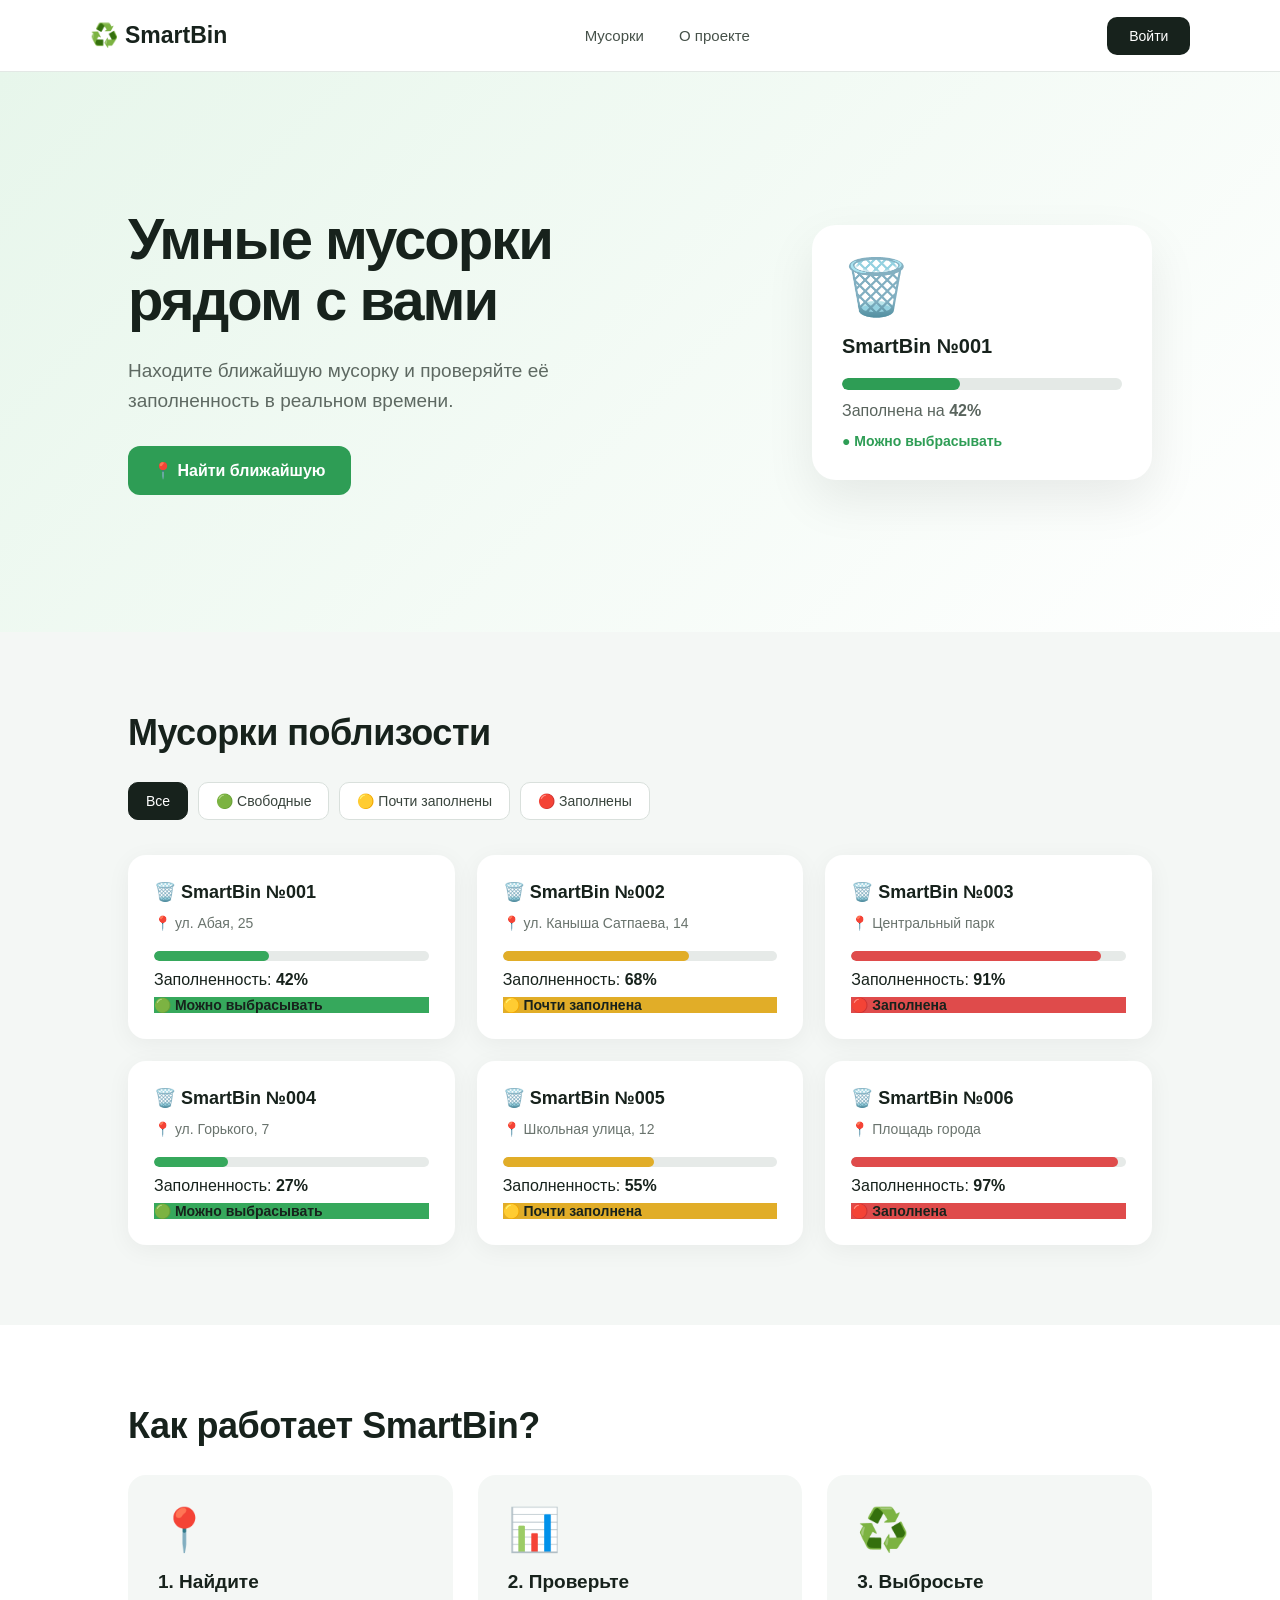
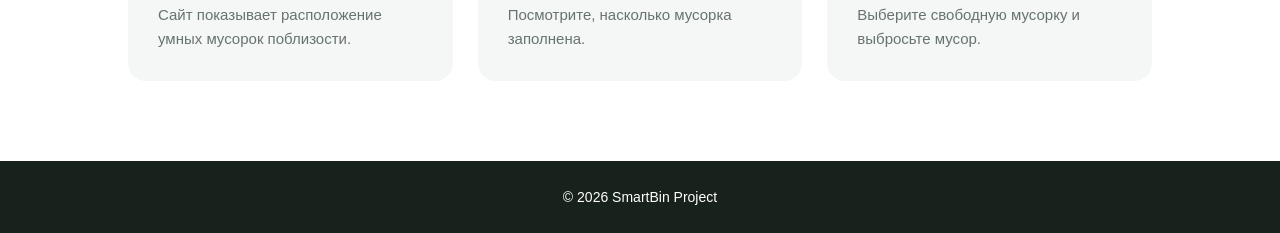
==== index.html @ 131b38f0 "Add files via upload" ====
<!DOCTYPE html>
<html lang="ru">

<head>

    <meta charset="UTF-8">

    <meta name="viewport"
          content="width=device-width, initial-scale=1.0">

    <title>SmartBin</title>

    <link rel="stylesheet" href="style.css">

</head>


<body>


    <!-- ========================= -->
    <!-- ШАПКА САЙТА -->
    <!-- ========================= -->

    <header>

        <div class="logo">
            ♻️ SmartBin
        </div>


        <nav>

            <a href="#bins">
                Мусорки
            </a>

            <a href="#about">
                О проекте
            </a>

        </nav>


        <button class="login-btn">
            Войти
        </button>

    </header>



    <!-- ========================= -->
    <!-- ГЛАВНЫЙ ЭКРАН -->
    <!-- ========================= -->

    <main>


        <section class="hero">


            <div class="hero-text">

                <h1>
                    Умные мусорки
                    <br>
                    рядом с вами
                </h1>


                <p>
                    Находите ближайшую мусорку
                    и проверяйте её заполненность
                    в реальном времени.
                </p>


                <button
                    class="main-btn"
                    onclick="findNearest()">

                    📍 Найти ближайшую

                </button>

            </div>



            <!-- Карточка примера -->

            <div class="hero-card">

                <div class="bin-icon">
                    🗑️
                </div>


                <h3>
                    SmartBin №001
                </h3>


                <div class="progress">

                    <div
                        class="progress-fill"
                        style="width: 42%">
                    </div>

                </div>


                <p>
                    Заполнена на
                    <b>42%</b>
                </p>


                <span class="status available">
                    ● Можно выбрасывать
                </span>

            </div>


        </section>



        <!-- ========================= -->
        <!-- МУСОРКИ -->
        <!-- ========================= -->

        <section
            id="bins"
            class="bins-section">


            <h2>
                Мусорки поблизости
            </h2>



            <!-- Фильтры -->

            <div class="filters">


                <button
                    class="filter active"
                    onclick="filterBins('all', this)">

                    Все

                </button>



                <button
                    class="filter"
                    onclick="filterBins('available', this)">

                    🟢 Свободные

                </button>



                <button
                    class="filter"
                    onclick="filterBins('almost', this)">

                    🟡 Почти заполнены

                </button>



                <button
                    class="filter"
                    onclick="filterBins('full', this)">

                    🔴 Заполнены

                </button>


            </div>



            <!-- Здесь JavaScript создаёт карточки -->

            <div
                class="bins"
                id="binList">

            </div>


        </section>



        <!-- ========================= -->
        <!-- О ПРОЕКТЕ -->
        <!-- ========================= -->

        <section
            id="about"
            class="about">


            <h2>
                Как работает SmartBin?
            </h2>



            <div class="steps">


                <div class="step">

                    <div>
                        📍
                    </div>

                    <h3>
                        1. Найдите
                    </h3>

                    <p>
                        Сайт показывает расположение
                        умных мусорок поблизости.
                    </p>

                </div>



                <div class="step">

                    <div>
                        📊
                    </div>

                    <h3>
                        2. Проверьте
                    </h3>

                    <p>
                        Посмотрите, насколько
                        мусорка заполнена.
                    </p>

                </div>



                <div class="step">

                    <div>
                        ♻️
                    </div>

                    <h3>
                        3. Выбросьте
                    </h3>

                    <p>
                        Выберите свободную мусорку
                        и выбросьте мусор.
                    </p>

                </div>


            </div>


        </section>


    </main>



    <!-- ========================= -->
    <!-- ПОДВАЛ -->
    <!-- ========================= -->

    <footer>

        <p>
            © 2026 SmartBin Project
        </p>

    </footer>



    <!-- JavaScript -->

    <script src="script.js"></script>


</body>

</html>
---- style.css ----
* {
    margin: 0;
    padding: 0;
    box-sizing: border-box;
}

html {
    scroll-behavior: smooth;
}

body {
    font-family: Arial, Helvetica, sans-serif;
    background: #f4f7f5;
    color: #17221c;
}


/* =========================
   HEADER
   ========================= */

header {
    width: 100%;
    height: 72px;

    display: flex;
    align-items: center;
    justify-content: space-between;

    padding: 0 7%;

    background: #ffffff;
    border-bottom: 1px solid #e3e8e5;

    position: sticky;
    top: 0;
    z-index: 100;
}

.logo {
    font-size: 23px;
    font-weight: 700;
    color: #17221c;
}

nav {
    display: flex;
    align-items: center;
    gap: 35px;
}

nav a {
    text-decoration: none;
    color: #465149;

    font-size: 15px;
    font-weight: 500;

    transition: 0.2s;
}

nav a:hover {
    color: #2e9d55;
}

.login-btn {
    border: none;

    background: #17221c;
    color: #ffffff;

    padding: 11px 22px;

    border-radius: 10px;

    font-size: 14px;

    cursor: pointer;

    transition: 0.2s;
}

.login-btn:hover {
    background: #2e9d55;
}


/* =========================
   HERO
   ========================= */

.hero {
    min-height: 560px;

    display: flex;
    align-items: center;
    justify-content: space-between;

    gap: 60px;

    padding: 80px 10%;

    background: linear-gradient(
        135deg,
        #e7f6eb 0%,
        #ffffff 100%
    );
}

.hero-text {
    max-width: 600px;
}

.hero-text h1 {
    font-size: 58px;

    line-height: 1.05;

    letter-spacing: -2px;

    margin-bottom: 25px;
}

.hero-text p {
    max-width: 540px;

    color: #5e6962;

    font-size: 19px;

    line-height: 1.6;

    margin-bottom: 30px;
}


/* =========================
   MAIN BUTTON
   ========================= */

.main-btn {
    border: none;

    background: #2e9d55;
    color: white;

    padding: 15px 25px;

    border-radius: 12px;

    font-size: 16px;
    font-weight: 600;

    cursor: pointer;

    transition: 0.2s;
}

.main-btn:hover {
    background: #247e44;

    transform: translateY(-2px);
}

.main-btn:active {
    transform: translateY(0);
}


/* =========================
   HERO BIN CARD
   ========================= */

.hero-card {
    width: 340px;

    background: #ffffff;

    padding: 30px;

    border-radius: 24px;

    box-shadow:
        0 20px 50px rgba(0, 0, 0, 0.08);

    transition: 0.25s;
}

.hero-card:hover {
    transform: translateY(-5px);
}

.bin-icon {
    font-size: 55px;

    margin-bottom: 15px;
}

.hero-card h3 {
    font-size: 20px;

    margin-bottom: 20px;
}

.hero-card p {
    margin: 12px 0;
    color: #59645d;
}


/* =========================
   PROGRESS BAR
   ========================= */

.progress {
    width: 100%;

    height: 12px;

    background: #e4e9e6;

    border-radius: 20px;

    overflow: hidden;
}

.progress-fill {
    height: 100%;

    background: #2e9d55;

    border-radius: 20px;

    transition: width 0.5s ease;
}


/* =========================
   STATUS
   ========================= */

.status {
    font-size: 14px;

    font-weight: 600;

    margin-top: 8px;
}

.available {
    color: #2e9d55;
}


/* =========================
   BINS SECTION
   ========================= */

.bins-section {
    padding: 80px 10%;
}

.bins-section h2,
.about h2 {
    font-size: 36px;

    margin-bottom: 28px;

    letter-spacing: -0.5px;
}


/* =========================
   FILTERS
   ========================= */

.filters {
    display: flex;

    flex-wrap: wrap;

    gap: 10px;

    margin-bottom: 35px;
}

.filter {
    border: 1px solid #d9e0dc;

    background: #ffffff;

    color: #39443d;

    padding: 10px 17px;

    border-radius: 10px;

    font-size: 14px;

    cursor: pointer;

    transition: 0.2s;
}

.filter:hover {
    border-color: #2e9d55;

    color: #2e9d55;
}

.filter.active {
    background: #17221c;

    border-color: #17221c;

    color: #ffffff;
}


/* =========================
   BIN CARDS
   ========================= */

.bins {
    display: grid;

    grid-template-columns:
        repeat(3, minmax(0, 1fr));

    gap: 22px;
}

.bin {
    background: #ffffff;

    padding: 25px;

    border-radius: 18px;

    box-shadow:
        0 5px 25px rgba(0, 0, 0, 0.05);

    transition: 0.25s;

    border: 1px solid transparent;
}

.bin:hover {
    transform: translateY(-4px);

    border-color: #dce8df;

    box-shadow:
        0 10px 30px rgba(0, 0, 0, 0.08);
}

.bin h3 {
    font-size: 18px;

    margin-bottom: 12px;
}

.bin-location {
    color: #69736d;

    font-size: 14px;

    margin-bottom: 20px;
}


/* =========================
   BIN PROGRESS
   ========================= */

.bin-progress {
    width: 100%;

    height: 10px;

    background: #e6eae8;

    border-radius: 20px;

    overflow: hidden;

    margin-bottom: 10px;
}

.bin-progress-fill {
    height: 100%;

    border-radius: 20px;

    transition: width 0.5s ease;
}


/* =========================
   COLORS
   ========================= */

.green {
    background: #36a85c;
}

.yellow {
    background: #e1ad28;
}

.red {
    background: #df4b4b;
}


/* =========================
   ABOUT
   ========================= */

.about {
    padding: 80px 10%;

    background: #ffffff;
}

.steps {
    display: grid;

    grid-template-columns:
        repeat(3, minmax(0, 1fr));

    gap: 25px;
}

.step {
    padding: 30px;

    background: #f4f7f5;

    border-radius: 18px;

    transition: 0.2s;
}

.step:hover {
    transform: translateY(-4px);

    background: #edf5ef;
}

.step div {
    font-size: 42px;

    margin-bottom: 17px;
}

.step h3 {
    font-size: 19px;

    margin-bottom: 10px;
}

.step p {
    color: #68736c;

    line-height: 1.6;

    font-size: 15px;
}


/* =========================
   FOOTER
   ========================= */

footer {
    background: #17221c;

    color: #ffffff;

    text-align: center;

    padding: 28px;

    font-size: 14px;
}


/* =========================
   MOBILE
   ========================= */

@media (max-width: 900px) {

    .hero {
        padding: 60px 7%;
    }

    .hero-text h1 {
        font-size: 45px;
    }

    .bins-section,
    .about {
        padding: 60px 7%;
    }

    .bins {
        grid-template-columns: repeat(2, 1fr);
    }

    .steps {
        grid-template-columns: repeat(2, 1fr);
    }
}


@media (max-width: 650px) {

    header {
        padding: 0 5%;
    }

    .logo {
        font-size: 20px;
    }

    nav {
        display: none;
    }

    .login-btn {
        padding: 9px 15px;
    }


    .hero {
        min-height: auto;

        flex-direction: column;

        text-align: center;

        padding: 55px 6%;
    }

    .hero-text {
        width: 100%;
    }

    .hero-text h1 {
        font-size: 40px;

        letter-spacing: -1px;
    }

    .hero-text p {
        font-size: 16px;
    }

    .hero-card {
        width: 100%;

        max-width: 340px;
    }


    .bins-section,
    .about {
        padding: 55px 6%;
    }

    .bins-section h2,
    .about h2 {
        font-size: 30px;
    }


    .bins {
        grid-template-columns: 1fr;
    }

    .steps {
        grid-template-columns: 1fr;
    }


    .filters {
        flex-direction: column;
    }

    .filter {
        width: 100%;
    }
}
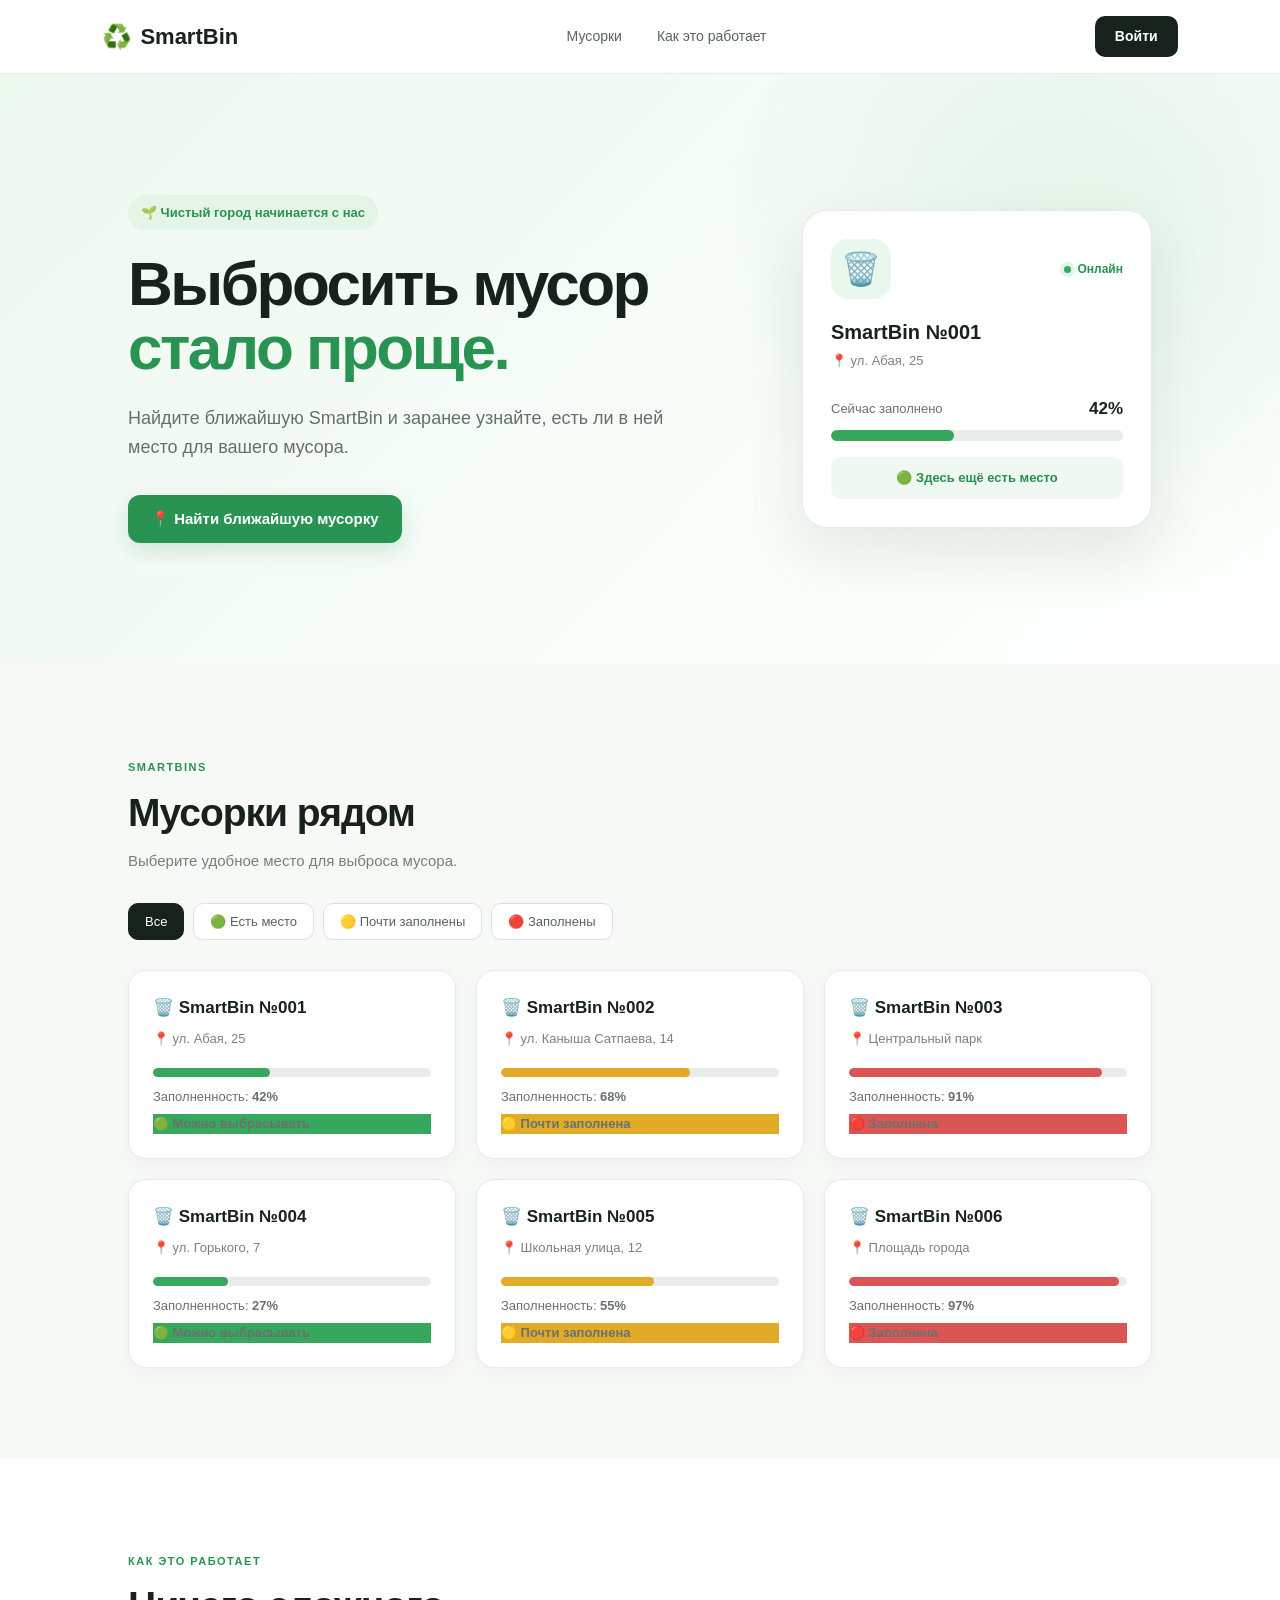
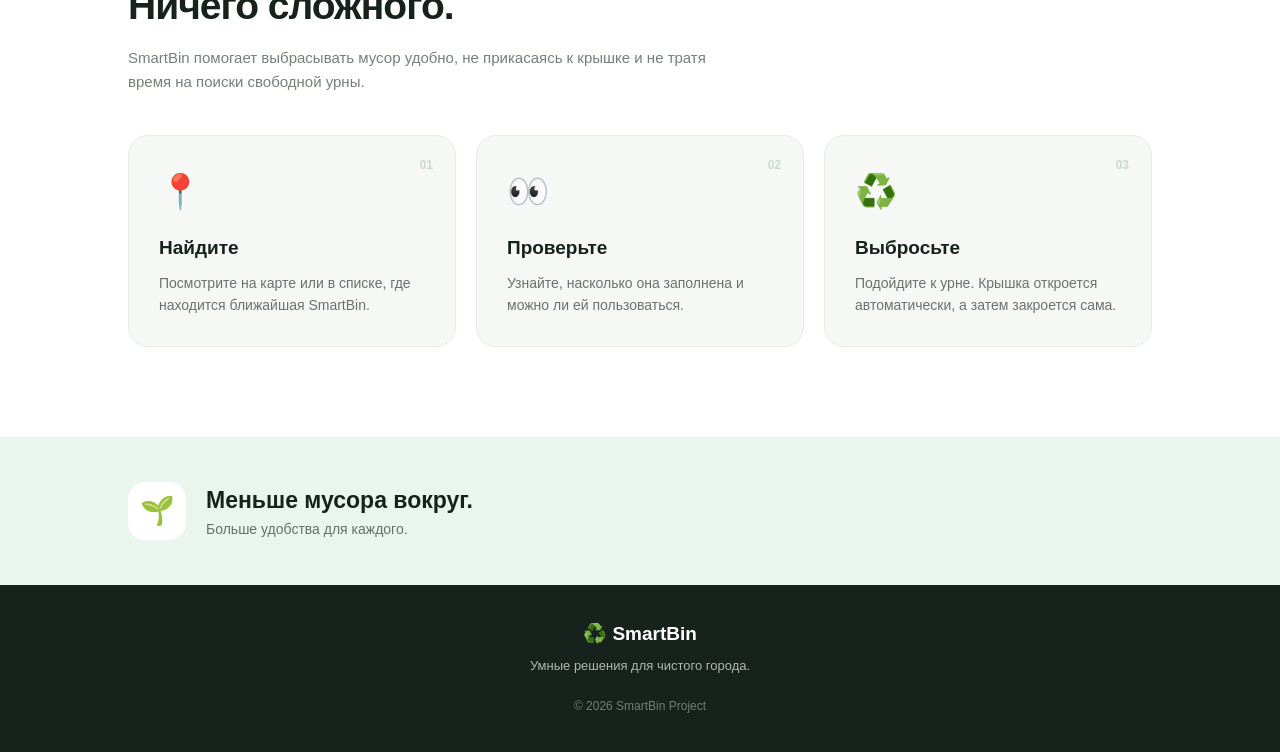
==== commit fc26ec7d: "Add files via upload" ====
--- a/index.html
+++ b/index.html
@@ -2,98 +2,87 @@
 <html lang="ru">
 
 <head>
-
     <meta charset="UTF-8">
-
-    <meta name="viewport"
-          content="width=device-width, initial-scale=1.0">
-
-    <title>SmartBin</title>
+    <meta name="viewport" content="width=device-width, initial-scale=1.0">
+
+    <title>SmartBin — умные мусорки</title>
 
     <link rel="stylesheet" href="style.css">
-
 </head>
 
-
 <body>
 
-
-    <!-- ========================= -->
-    <!-- ШАПКА САЙТА -->
-    <!-- ========================= -->
+    <!-- HEADER -->
 
     <header>
 
-        <div class="logo">
-            ♻️ SmartBin
-        </div>
-
+        <a href="index.html" class="logo">
+            <span>♻️</span>
+            SmartBin
+        </a>
 
         <nav>
-
-            <a href="#bins">
-                Мусорки
-            </a>
-
-            <a href="#about">
-                О проекте
-            </a>
-
+            <a href="#bins">Мусорки</a>
+            <a href="#about">Как это работает</a>
         </nav>
 
-
-        <button class="login-btn">
+        <a href="login.html" class="login-btn">
             Войти
-        </button>
+        </a>
 
     </header>
 
 
-
-    <!-- ========================= -->
-    <!-- ГЛАВНЫЙ ЭКРАН -->
-    <!-- ========================= -->
+    <!-- MAIN -->
 
     <main>
 
+        <!-- HERO -->
 
         <section class="hero">
 
-
             <div class="hero-text">
 
+                <div class="small-label">
+                    🌱 Чистый город начинается с нас
+                </div>
+
                 <h1>
-                    Умные мусорки
-                    <br>
-                    рядом с вами
+                    Выбросить мусор
+                    <span>стало проще.</span>
                 </h1>
 
-
                 <p>
-                    Находите ближайшую мусорку
-                    и проверяйте её заполненность
-                    в реальном времени.
+                    Найдите ближайшую SmartBin и заранее
+                    узнайте, есть ли в ней место для вашего мусора.
                 </p>
-
 
                 <button
                     class="main-btn"
                     onclick="findNearest()">
 
-                    📍 Найти ближайшую
-
-                </button>
-
-            </div>
-
-
-
-            <!-- Карточка примера -->
+                    📍 Найти ближайшую мусорку
+
+                </button>
+
+            </div>
+
+
+            <!-- HERO CARD -->
 
             <div class="hero-card">
 
-                <div class="bin-icon">
-                    🗑️
+                <div class="card-top">
+
+                    <div class="bin-icon">
+                        🗑️
+                    </div>
+
+                    <div class="online">
+                        <span></span>
+                        Онлайн
+                    </div>
+
                 </div>
 
 
@@ -101,6 +90,23 @@
                     SmartBin №001
                 </h3>
 
+                <p class="location">
+                    📍 ул. Абая, 25
+                </p>
+
+
+                <div class="fill-info">
+
+                    <span>
+                        Сейчас заполнено
+                    </span>
+
+                    <strong>
+                        42%
+                    </strong>
+
+                </div>
+
 
                 <div class="progress">
 
@@ -112,202 +118,230 @@
                 </div>
 
 
-                <p>
-                    Заполнена на
-                    <b>42%</b>
-                </p>
-
-
-                <span class="status available">
-                    ● Можно выбрасывать
-                </span>
-
-            </div>
-
+                <div class="card-status">
+                    🟢 Здесь ещё есть место
+                </div>
+
+            </div>
 
         </section>
 
 
-
-        <!-- ========================= -->
-        <!-- МУСОРКИ -->
-        <!-- ========================= -->
+        <!-- BINS -->
 
         <section
             id="bins"
             class="bins-section">
 
-
-            <h2>
-                Мусорки поблизости
-            </h2>
-
-
-
-            <!-- Фильтры -->
+            <div class="section-heading">
+
+                <div>
+
+                    <span class="section-label">
+                        SMARTBINS
+                    </span>
+
+                    <h2>
+                        Мусорки рядом
+                    </h2>
+
+                    <p>
+                        Выберите удобное место для выброса мусора.
+                    </p>
+
+                </div>
+
+            </div>
+
+
+            <!-- FILTERS -->
 
             <div class="filters">
-
 
                 <button
                     class="filter active"
                     onclick="filterBins('all', this)">
-
                     Все
-
-                </button>
-
-
+                </button>
 
                 <button
                     class="filter"
                     onclick="filterBins('available', this)">
-
-                    🟢 Свободные
-
-                </button>
-
-
+                    🟢 Есть место
+                </button>
 
                 <button
                     class="filter"
                     onclick="filterBins('almost', this)">
-
                     🟡 Почти заполнены
-
-                </button>
-
-
+                </button>
 
                 <button
                     class="filter"
                     onclick="filterBins('full', this)">
-
                     🔴 Заполнены
-
-                </button>
-
-
-            </div>
-
-
-
-            <!-- Здесь JavaScript создаёт карточки -->
+                </button>
+
+            </div>
+
+
+            <!-- BIN LIST -->
 
             <div
                 class="bins"
                 id="binList">
-
-            </div>
-
+            </div>
 
         </section>
 
 
-
-        <!-- ========================= -->
-        <!-- О ПРОЕКТЕ -->
-        <!-- ========================= -->
+        <!-- ABOUT -->
 
         <section
             id="about"
             class="about">
 
-
-            <h2>
-                Как работает SmartBin?
-            </h2>
-
+            <div class="about-heading">
+
+                <span class="section-label">
+                    КАК ЭТО РАБОТАЕТ
+                </span>
+
+                <h2>
+                    Ничего сложного.
+                </h2>
+
+                <p>
+                    SmartBin помогает выбрасывать мусор удобно,
+                    не прикасаясь к крышке и не тратя время
+                    на поиски свободной урны.
+                </p>
+
+            </div>
 
 
             <div class="steps">
 
-
                 <div class="step">
 
-                    <div>
+                    <div class="step-number">
+                        01
+                    </div>
+
+                    <div class="step-icon">
                         📍
                     </div>
 
                     <h3>
-                        1. Найдите
+                        Найдите
                     </h3>
 
                     <p>
-                        Сайт показывает расположение
-                        умных мусорок поблизости.
-                    </p>
-
-                </div>
-
+                        Посмотрите на карте или в списке,
+                        где находится ближайшая SmartBin.
+                    </p>
+
+                </div>
 
 
                 <div class="step">
 
-                    <div>
-                        📊
+                    <div class="step-number">
+                        02
+                    </div>
+
+                    <div class="step-icon">
+                        👀
                     </div>
 
                     <h3>
-                        2. Проверьте
+                        Проверьте
                     </h3>
 
                     <p>
-                        Посмотрите, насколько
-                        мусорка заполнена.
-                    </p>
-
-                </div>
-
+                        Узнайте, насколько она заполнена
+                        и можно ли ей пользоваться.
+                    </p>
+
+                </div>
 
 
                 <div class="step">
 
-                    <div>
+                    <div class="step-number">
+                        03
+                    </div>
+
+                    <div class="step-icon">
                         ♻️
                     </div>
 
                     <h3>
-                        3. Выбросьте
+                        Выбросьте
                     </h3>
 
                     <p>
-                        Выберите свободную мусорку
-                        и выбросьте мусор.
-                    </p>
-
-                </div>
-
-
-            </div>
-
+                        Подойдите к урне. Крышка откроется
+                        автоматически, а затем закроется сама.
+                    </p>
+
+                </div>
+
+            </div>
 
         </section>
 
 
+        <!-- PROJECT -->
+
+        <section class="project">
+
+            <div class="project-content">
+
+                <div class="project-icon">
+                    🌱
+                </div>
+
+                <div>
+
+                    <h2>
+                        Меньше мусора вокруг.
+                    </h2>
+
+                    <p>
+                        Больше удобства для каждого.
+                    </p>
+
+                </div>
+
+            </div>
+
+        </section>
+
     </main>
 
 
-
-    <!-- ========================= -->
-    <!-- ПОДВАЛ -->
-    <!-- ========================= -->
+    <!-- FOOTER -->
 
     <footer>
 
+        <div class="footer-logo">
+            ♻️ SmartBin
+        </div>
+
         <p>
+            Умные решения для чистого города.
+        </p>
+
+        <span>
             © 2026 SmartBin Project
-        </p>
+        </span>
 
     </footer>
 
 
-
-    <!-- JavaScript -->
-
     <script src="script.js"></script>
 
-
 </body>
 
 </html>
--- a/style.css
+++ b/style.css
@@ -10,156 +10,205 @@
 
 body {
     font-family: Arial, Helvetica, sans-serif;
-    background: #f4f7f5;
-    color: #17221c;
+    background: #f7f9f7;
+    color: #18221c;
+    line-height: 1.5;
 }
 
 
 /* =========================
    HEADER
-   ========================= */
+========================= */
 
 header {
-    width: 100%;
-    height: 72px;
+    height: 74px;
 
     display: flex;
     align-items: center;
     justify-content: space-between;
 
-    padding: 0 7%;
-
-    background: #ffffff;
-    border-bottom: 1px solid #e3e8e5;
+    padding: 0 8%;
+
+    background: rgba(255, 255, 255, 0.94);
+
+    border-bottom: 1px solid #e8ece9;
 
     position: sticky;
     top: 0;
     z-index: 100;
+
+    backdrop-filter: blur(12px);
 }
 
 .logo {
-    font-size: 23px;
+    display: flex;
+    align-items: center;
+    gap: 8px;
+
+    color: #18221c;
+
+    text-decoration: none;
+
+    font-size: 22px;
     font-weight: 700;
-    color: #17221c;
+}
+
+.logo span {
+    font-size: 24px;
 }
 
 nav {
     display: flex;
-    align-items: center;
     gap: 35px;
 }
 
 nav a {
+    color: #59645d;
+
     text-decoration: none;
-    color: #465149;
-
-    font-size: 15px;
+
+    font-size: 14px;
     font-weight: 500;
 
     transition: 0.2s;
 }
 
 nav a:hover {
-    color: #2e9d55;
+    color: #299452;
 }
 
 .login-btn {
-    border: none;
-
-    background: #17221c;
-    color: #ffffff;
-
-    padding: 11px 22px;
+    color: white;
+
+    background: #18221c;
+
+    text-decoration: none;
+
+    padding: 10px 20px;
 
     border-radius: 10px;
 
     font-size: 14px;
-
-    cursor: pointer;
+    font-weight: 600;
 
     transition: 0.2s;
 }
 
 .login-btn:hover {
-    background: #2e9d55;
+    background: #299452;
 }
 
 
 /* =========================
    HERO
-   ========================= */
+========================= */
 
 .hero {
-    min-height: 560px;
+    min-height: 590px;
 
     display: flex;
     align-items: center;
     justify-content: space-between;
 
-    gap: 60px;
-
-    padding: 80px 10%;
-
-    background: linear-gradient(
-        135deg,
-        #e7f6eb 0%,
-        #ffffff 100%
-    );
+    gap: 80px;
+
+    padding: 90px 10%;
+
+    background:
+        radial-gradient(
+            circle at 85% 30%,
+            rgba(73, 174, 101, 0.12),
+            transparent 32%
+        ),
+        linear-gradient(
+            135deg,
+            #edf8ef,
+            #ffffff
+        );
 }
 
 .hero-text {
-    max-width: 600px;
-}
-
-.hero-text h1 {
-    font-size: 58px;
-
-    line-height: 1.05;
-
-    letter-spacing: -2px;
+    max-width: 620px;
+}
+
+.small-label {
+    display: inline-block;
+
+    color: #2b9250;
+
+    background: #e4f5e8;
+
+    padding: 8px 13px;
+
+    border-radius: 30px;
+
+    font-size: 13px;
+    font-weight: 600;
+
+    margin-bottom: 22px;
+}
+
+.hero h1 {
+    font-size: 62px;
+
+    line-height: 1.02;
+
+    letter-spacing: -2.5px;
 
     margin-bottom: 25px;
 }
 
-.hero-text p {
+.hero h1 span {
+    display: block;
+
+    color: #299452;
+}
+
+.hero-text > p {
     max-width: 540px;
 
-    color: #5e6962;
-
-    font-size: 19px;
-
-    line-height: 1.6;
-
-    margin-bottom: 30px;
-}
-
-
-/* =========================
-   MAIN BUTTON
-   ========================= */
+    color: #667069;
+
+    font-size: 18px;
+
+    line-height: 1.65;
+
+    margin-bottom: 32px;
+}
+
+
+/* =========================
+   BUTTON
+========================= */
 
 .main-btn {
     border: none;
 
-    background: #2e9d55;
+    background: #299452;
     color: white;
 
-    padding: 15px 25px;
+    padding: 15px 23px;
 
     border-radius: 12px;
 
-    font-size: 16px;
+    font-size: 15px;
     font-weight: 600;
 
     cursor: pointer;
 
-    transition: 0.2s;
+    box-shadow:
+        0 8px 20px rgba(41, 148, 82, 0.18);
+
+    transition: 0.25s;
 }
 
 .main-btn:hover {
-    background: #247e44;
-
-    transform: translateY(-2px);
+    background: #217b43;
+
+    transform: translateY(-3px);
+
+    box-shadow:
+        0 12px 25px rgba(41, 148, 82, 0.25);
 }
 
 .main-btn:active {
@@ -168,56 +217,116 @@
 
 
 /* =========================
-   HERO BIN CARD
-   ========================= */
+   HERO CARD
+========================= */
 
 .hero-card {
-    width: 340px;
-
-    background: #ffffff;
-
-    padding: 30px;
-
-    border-radius: 24px;
+    width: 350px;
+
+    padding: 28px;
+
+    background: white;
+
+    border: 1px solid #e4ebe5;
+
+    border-radius: 25px;
 
     box-shadow:
-        0 20px 50px rgba(0, 0, 0, 0.08);
-
-    transition: 0.25s;
+        0 25px 60px rgba(24, 34, 28, 0.09);
+
+    transition: 0.3s;
 }
 
 .hero-card:hover {
-    transform: translateY(-5px);
+    transform: translateY(-7px);
+}
+
+.card-top {
+    display: flex;
+
+    align-items: center;
+    justify-content: space-between;
+
+    margin-bottom: 18px;
 }
 
 .bin-icon {
-    font-size: 55px;
-
-    margin-bottom: 15px;
+    width: 60px;
+    height: 60px;
+
+    display: flex;
+    align-items: center;
+    justify-content: center;
+
+    background: #eaf7ed;
+
+    border-radius: 18px;
+
+    font-size: 32px;
+}
+
+.online {
+    display: flex;
+    align-items: center;
+
+    gap: 6px;
+
+    color: #299452;
+
+    font-size: 12px;
+    font-weight: 600;
+}
+
+.online span {
+    width: 7px;
+    height: 7px;
+
+    border-radius: 50%;
+
+    background: #35aa60;
+
+    box-shadow:
+        0 0 0 4px #e3f5e8;
 }
 
 .hero-card h3 {
     font-size: 20px;
 
-    margin-bottom: 20px;
-}
-
-.hero-card p {
-    margin: 12px 0;
-    color: #59645d;
-}
-
-
-/* =========================
-   PROGRESS BAR
-   ========================= */
+    margin-bottom: 4px;
+}
+
+.location {
+    color: #7a847d;
+
+    font-size: 13px;
+
+    margin-bottom: 25px;
+}
+
+.fill-info {
+    display: flex;
+    justify-content: space-between;
+
+    align-items: center;
+
+    margin-bottom: 9px;
+
+    color: #69736c;
+
+    font-size: 13px;
+}
+
+.fill-info strong {
+    color: #18221c;
+
+    font-size: 17px;
+}
 
 .progress {
     width: 100%;
-
-    height: 12px;
-
-    background: #e4e9e6;
+    height: 11px;
+
+    background: #e8ede9;
 
     border-radius: 20px;
 
@@ -227,75 +336,96 @@
 .progress-fill {
     height: 100%;
 
-    background: #2e9d55;
+    background: #35a85d;
 
     border-radius: 20px;
 
-    transition: width 0.5s ease;
-}
-
-
-/* =========================
-   STATUS
-   ========================= */
-
-.status {
-    font-size: 14px;
-
+    transition: width 0.6s ease;
+}
+
+.card-status {
+    margin-top: 16px;
+
+    padding: 11px;
+
+    border-radius: 10px;
+
+    background: #eff9f1;
+
+    color: #2a8f4e;
+
+    font-size: 13px;
     font-weight: 600;
 
-    margin-top: 8px;
-}
-
-.available {
-    color: #2e9d55;
-}
-
-
-/* =========================
-   BINS SECTION
-   ========================= */
+    text-align: center;
+}
+
+
+/* =========================
+   BIN SECTION
+========================= */
 
 .bins-section {
-    padding: 80px 10%;
-}
-
-.bins-section h2,
-.about h2 {
-    font-size: 36px;
-
-    margin-bottom: 28px;
-
-    letter-spacing: -0.5px;
+    padding: 90px 10%;
+}
+
+.section-label {
+    display: inline-block;
+
+    color: #299452;
+
+    font-size: 11px;
+
+    font-weight: 700;
+
+    letter-spacing: 1.5px;
+
+    margin-bottom: 8px;
+}
+
+.section-heading h2,
+.about-heading h2 {
+    font-size: 39px;
+
+    letter-spacing: -1px;
+
+    margin-bottom: 8px;
+}
+
+.section-heading p,
+.about-heading > p {
+    color: #748078;
+
+    font-size: 15px;
 }
 
 
 /* =========================
    FILTERS
-   ========================= */
+========================= */
 
 .filters {
     display: flex;
 
     flex-wrap: wrap;
 
-    gap: 10px;
-
-    margin-bottom: 35px;
+    gap: 9px;
+
+    margin: 30px 0;
 }
 
 .filter {
-    border: 1px solid #d9e0dc;
-
-    background: #ffffff;
-
-    color: #39443d;
-
-    padding: 10px 17px;
+    padding: 10px 16px;
+
+    border: 1px solid #dce4de;
+
+    background: white;
+
+    color: #59645d;
 
     border-radius: 10px;
 
-    font-size: 14px;
+    font-size: 13px;
 
     cursor: pointer;
 
@@ -303,23 +433,25 @@
 }
 
 .filter:hover {
-    border-color: #2e9d55;
-
-    color: #2e9d55;
+    border-color: #299452;
+
+    color: #299452;
+
+    transform: translateY(-1px);
 }
 
 .filter.active {
-    background: #17221c;
-
-    border-color: #17221c;
-
-    color: #ffffff;
+    background: #18221c;
+
+    color: white;
+
+    border-color: #18221c;
 }
 
 
 /* =========================
    BIN CARDS
-   ========================= */
+========================= */
 
 .bins {
     display: grid;
@@ -327,58 +459,53 @@
     grid-template-columns:
         repeat(3, minmax(0, 1fr));
 
-    gap: 22px;
+    gap: 20px;
 }
 
 .bin {
-    background: #ffffff;
-
-    padding: 25px;
+    background: white;
+
+    padding: 24px;
+
+    border: 1px solid #e5ebe7;
 
     border-radius: 18px;
 
     box-shadow:
-        0 5px 25px rgba(0, 0, 0, 0.05);
+        0 5px 20px rgba(24, 34, 28, 0.035);
 
     transition: 0.25s;
 
-    border: 1px solid transparent;
+    animation: appear 0.4s ease;
 }
 
 .bin:hover {
-    transform: translateY(-4px);
-
-    border-color: #dce8df;
+    transform: translateY(-5px);
+
+    border-color: #cfe2d4;
 
     box-shadow:
-        0 10px 30px rgba(0, 0, 0, 0.08);
+        0 12px 30px rgba(24, 34, 28, 0.08);
 }
 
 .bin h3 {
-    font-size: 18px;
-
-    margin-bottom: 12px;
+    font-size: 17px;
+
+    margin-bottom: 9px;
 }
 
 .bin-location {
-    color: #69736d;
-
-    font-size: 14px;
-
-    margin-bottom: 20px;
-}
-
-
-/* =========================
-   BIN PROGRESS
-   ========================= */
+    color: #7a847d;
+
+    font-size: 13px;
+
+    margin-bottom: 19px;
+}
 
 .bin-progress {
-    width: 100%;
-
-    height: 10px;
-
-    background: #e6eae8;
+    height: 9px;
+
+    background: #e8ede9;
 
     border-radius: 20px;
 
@@ -391,36 +518,53 @@
     height: 100%;
 
     border-radius: 20px;
-
-    transition: width 0.5s ease;
-}
-
-
-/* =========================
-   COLORS
-   ========================= */
+}
+
+.bin p {
+    font-size: 13px;
+
+    color: #69736c;
+}
+
+.bin .status {
+    margin-top: 8px;
+
+    font-weight: 600;
+}
 
 .green {
-    background: #36a85c;
+    background: #35a85d;
 }
 
 .yellow {
-    background: #e1ad28;
+    background: #e1aa27;
 }
 
 .red {
-    background: #df4b4b;
+    background: #dc5555;
 }
 
 
 /* =========================
    ABOUT
-   ========================= */
+========================= */
 
 .about {
-    padding: 80px 10%;
-
-    background: #ffffff;
+    padding: 90px 10%;
+
+    background: white;
+}
+
+.about-heading {
+    max-width: 620px;
+
+    margin-bottom: 40px;
+}
+
+.about-heading > p {
+    line-height: 1.65;
+
+    margin-top: 10px;
 }
 
 .steps {
@@ -429,27 +573,43 @@
     grid-template-columns:
         repeat(3, minmax(0, 1fr));
 
-    gap: 25px;
+    gap: 20px;
 }
 
 .step {
+    position: relative;
+
     padding: 30px;
 
-    background: #f4f7f5;
-
-    border-radius: 18px;
-
-    transition: 0.2s;
+    background: #f5f8f5;
+
+    border: 1px solid #e7ece8;
+
+    border-radius: 20px;
+
+    transition: 0.25s;
 }
 
 .step:hover {
-    transform: translateY(-4px);
-
-    background: #edf5ef;
-}
-
-.step div {
-    font-size: 42px;
+    transform: translateY(-5px);
+
+    background: #eef8f0;
+}
+
+.step-number {
+    position: absolute;
+
+    right: 22px;
+    top: 20px;
+
+    color: #cbd9ce;
+
+    font-size: 12px;
+    font-weight: 700;
+}
+
+.step-icon {
+    font-size: 34px;
 
     margin-bottom: 17px;
 }
@@ -457,52 +617,144 @@
 .step h3 {
     font-size: 19px;
 
-    margin-bottom: 10px;
+    margin-bottom: 9px;
 }
 
 .step p {
-    color: #68736c;
+    color: #69736c;
+
+    font-size: 14px;
 
     line-height: 1.6;
-
-    font-size: 15px;
+}
+
+
+/* =========================
+   PROJECT BLOCK
+========================= */
+
+.project {
+    padding: 45px 10%;
+
+    background: #eaf6ed;
+}
+
+.project-content {
+    max-width: 1100px;
+
+    margin: auto;
+
+    display: flex;
+    align-items: center;
+
+    gap: 20px;
+}
+
+.project-icon {
+    width: 58px;
+    height: 58px;
+
+    display: flex;
+    align-items: center;
+    justify-content: center;
+
+    background: white;
+
+    border-radius: 17px;
+
+    font-size: 28px;
+}
+
+.project h2 {
+    font-size: 23px;
+
+    margin-bottom: 2px;
+}
+
+.project p {
+    color: #657168;
+
+    font-size: 14px;
 }
 
 
 /* =========================
    FOOTER
-   ========================= */
+========================= */
 
 footer {
-    background: #17221c;
-
-    color: #ffffff;
+    padding: 35px 10%;
+
+    background: #18221c;
+
+    color: white;
 
     text-align: center;
-
-    padding: 28px;
-
-    font-size: 14px;
-}
-
-
-/* =========================
-   MOBILE
-   ========================= */
-
-@media (max-width: 900px) {
+}
+
+.footer-logo {
+    font-size: 19px;
+
+    font-weight: 700;
+
+    margin-bottom: 7px;
+}
+
+footer p {
+    color: #aeb8b1;
+
+    font-size: 13px;
+
+    margin-bottom: 18px;
+}
+
+footer span {
+    color: #737e77;
+
+    font-size: 12px;
+}
+
+
+/* =========================
+   ANIMATION
+========================= */
+
+@keyframes appear {
+
+    from {
+        opacity: 0;
+
+        transform: translateY(8px);
+    }
+
+    to {
+        opacity: 1;
+
+        transform: translateY(0);
+    }
+}
+
+
+/* =========================
+   TABLET
+========================= */
+
+@media (max-width: 950px) {
 
     .hero {
-        padding: 60px 7%;
-    }
-
-    .hero-text h1 {
-        font-size: 45px;
+        padding: 70px 7%;
+
+        gap: 40px;
+    }
+
+    .hero h1 {
+        font-size: 48px;
     }
 
     .bins-section,
     .about {
-        padding: 60px 7%;
+        padding-left: 7%;
+        padding-right: 7%;
     }
 
     .bins {
@@ -515,16 +767,16 @@
 }
 
 
-@media (max-width: 650px) {
+/* =========================
+   PHONE
+========================= */
+
+@media (max-width: 680px) {
 
     header {
         padding: 0 5%;
     }
 
-    .logo {
-        font-size: 20px;
-    }
-
     nav {
         display: none;
     }
@@ -539,40 +791,59 @@
 
         flex-direction: column;
 
+        align-items: stretch;
+
+        padding: 55px 6%;
+
         text-align: center;
-
-        padding: 55px 6%;
-    }
-
-    .hero-text {
+    }
+
+    .small-label {
+        font-size: 11px;
+    }
+
+    .hero h1 {
+        font-size: 42px;
+
+        letter-spacing: -1.5px;
+    }
+
+    .hero-text > p {
+        font-size: 16px;
+    }
+
+    .main-btn {
         width: 100%;
-    }
-
-    .hero-text h1 {
-        font-size: 40px;
-
-        letter-spacing: -1px;
-    }
-
-    .hero-text p {
-        font-size: 16px;
     }
 
     .hero-card {
         width: 100%;
 
-        max-width: 340px;
+        max-width: 360px;
+
+        margin: 15px auto 0;
+
+        text-align: left;
     }
 
 
     .bins-section,
     .about {
-        padding: 55px 6%;
-    }
-
-    .bins-section h2,
-    .about h2 {
-        font-size: 30px;
+        padding: 60px 6%;
+    }
+
+    .section-heading h2,
+    .about-heading h2 {
+        font-size: 31px;
+    }
+
+
+    .filters {
+        flex-direction: column;
+    }
+
+    .filter {
+        width: 100%;
     }
 
 
@@ -585,11 +856,181 @@
     }
 
 
-    .filters {
-        flex-direction: column;
-    }
-
-    .filter {
-        width: 100%;
-    }
+    .project {
+        padding: 35px 6%;
+    }
+
+    .project-content {
+        align-items: flex-start;
+    }
+}
+/* =========================
+   LOGIN PAGE
+========================= */
+
+.login-page {
+    min-height: calc(100vh - 74px - 150px);
+
+    display: flex;
+    align-items: center;
+    justify-content: center;
+
+    padding: 70px 20px;
+
+    background:
+        radial-gradient(
+            circle at 50% 20%,
+            rgba(73, 174, 101, 0.12),
+            transparent 35%
+        ),
+        #f7f9f7;
+}
+
+.login-card {
+    width: 100%;
+    max-width: 430px;
+
+    padding: 42px;
+
+    background: white;
+
+    border: 1px solid #e5ebe7;
+
+    border-radius: 24px;
+
+    box-shadow:
+        0 20px 60px rgba(24, 34, 28, 0.08);
+
+    text-align: center;
+}
+
+.login-icon {
+    width: 64px;
+    height: 64px;
+
+    display: flex;
+    align-items: center;
+    justify-content: center;
+
+    margin: 0 auto 20px;
+
+    background: #eaf7ed;
+
+    border-radius: 19px;
+
+    font-size: 30px;
+}
+
+.login-card h1 {
+    font-size: 32px;
+
+    letter-spacing: -0.8px;
+
+    margin: 8px 0 10px;
+}
+
+.login-description {
+    color: #748078;
+
+    font-size: 14px;
+
+    line-height: 1.6;
+
+    margin-bottom: 28px;
+}
+
+#loginForm {
+    display: flex;
+
+    flex-direction: column;
+
+    text-align: left;
+
+    gap: 8px;
+}
+
+#loginForm label {
+    color: #3d4841;
+
+    font-size: 13px;
+
+    font-weight: 600;
+
+    margin-top: 8px;
+}
+
+#loginForm input {
+    width: 100%;
+
+    padding: 13px 14px;
+
+    border: 1px solid #dce4de;
+
+    border-radius: 11px;
+
+    background: #fbfcfb;
+
+    color: #18221c;
+
+    font-size: 14px;
+
+    outline: none;
+
+    transition: 0.2s;
+}
+
+#loginForm input:focus {
+    border-color: #299452;
+
+    background: white;
+
+    box-shadow:
+        0 0 0 3px rgba(41, 148, 82, 0.1);
+}
+
+.login-submit {
+    width: 100%;
+
+    margin-top: 17px;
+}
+
+.register-text {
+    color: #748078;
+
+    font-size: 13px;
+
+    margin-top: 23px;
+}
+
+.register-text a {
+    color: #299452;
+
+    font-weight: 600;
+
+    text-decoration: none;
+}
+
+.register-text a:hover {
+    text-decoration: underline;
+}
+
+
+/* LOGIN PHONE */
+
+@media (max-width: 680px) {
+
+    .login-page {
+        padding: 45px 6%;
+    }
+
+    .login-card {
+        padding: 32px 24px;
+
+        border-radius: 20px;
+    }
+
+    .login-card h1 {
+        font-size: 28px;
+    }
+
 }
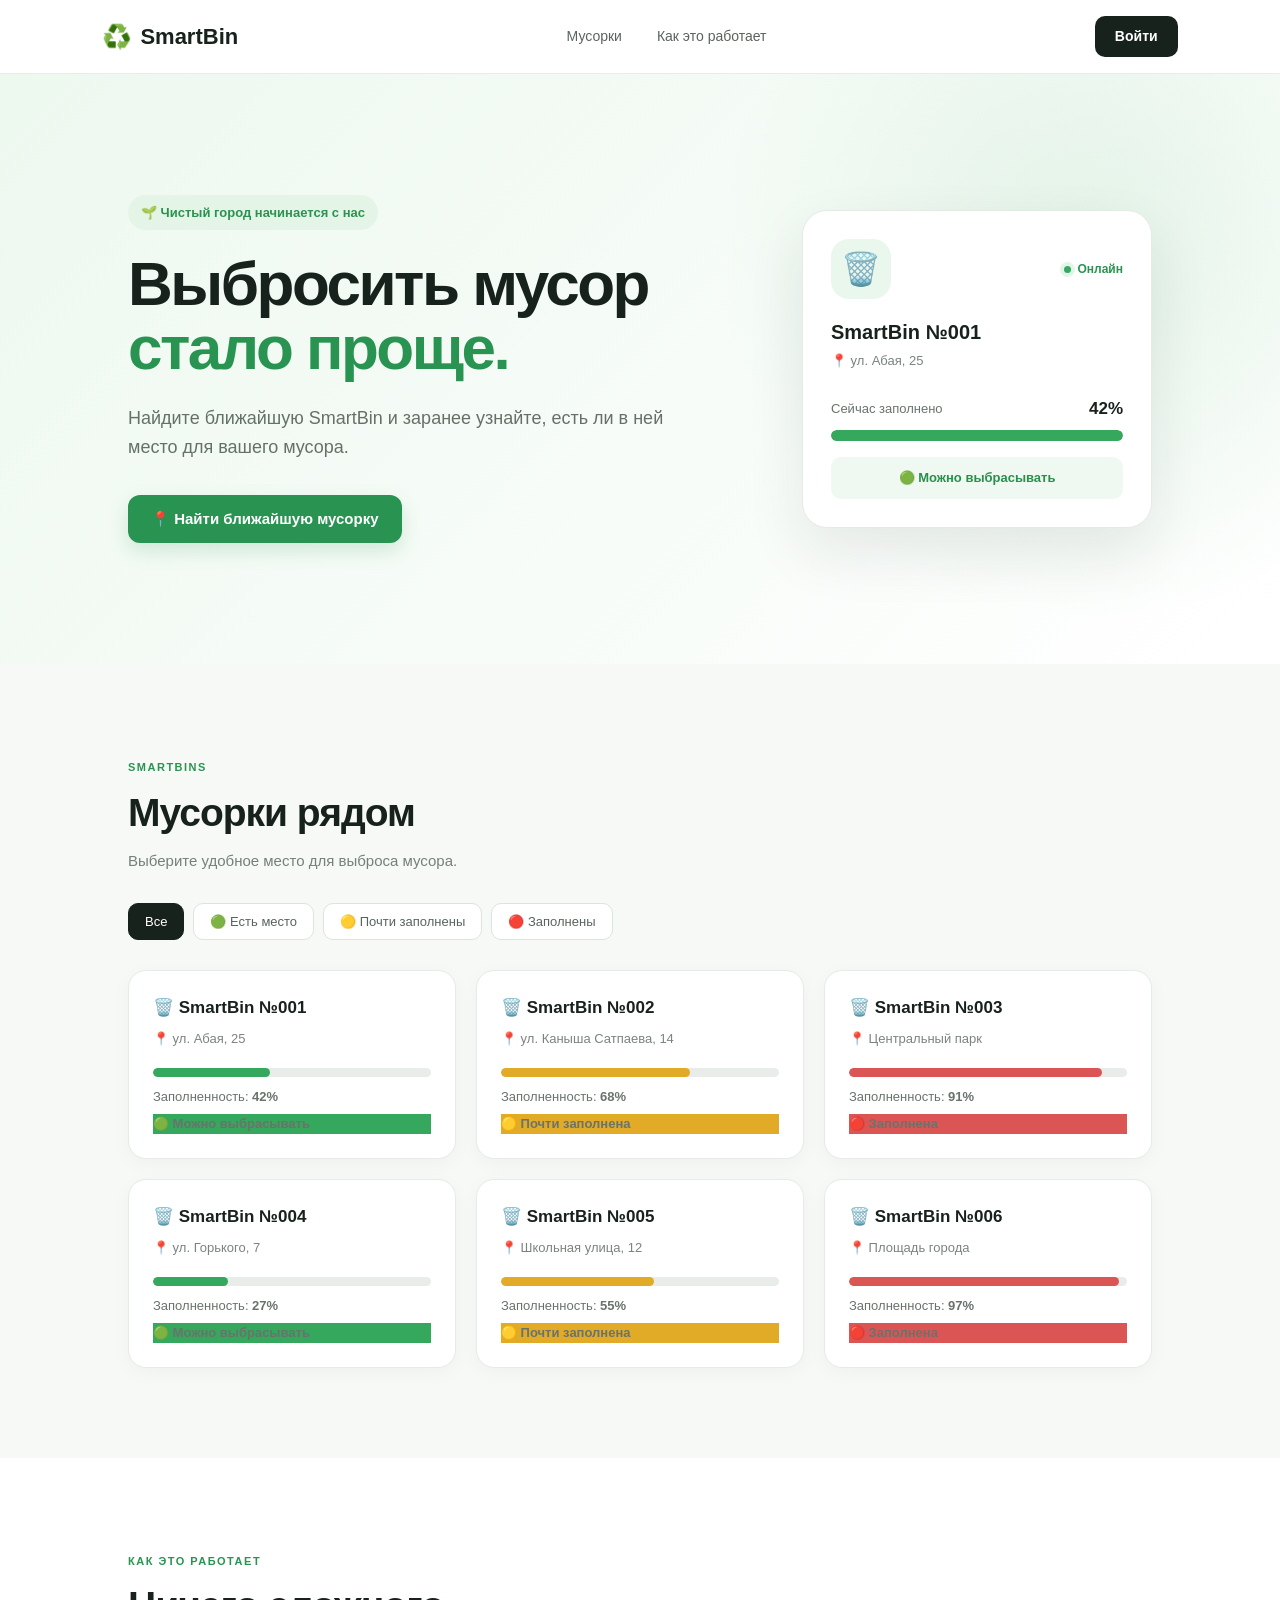
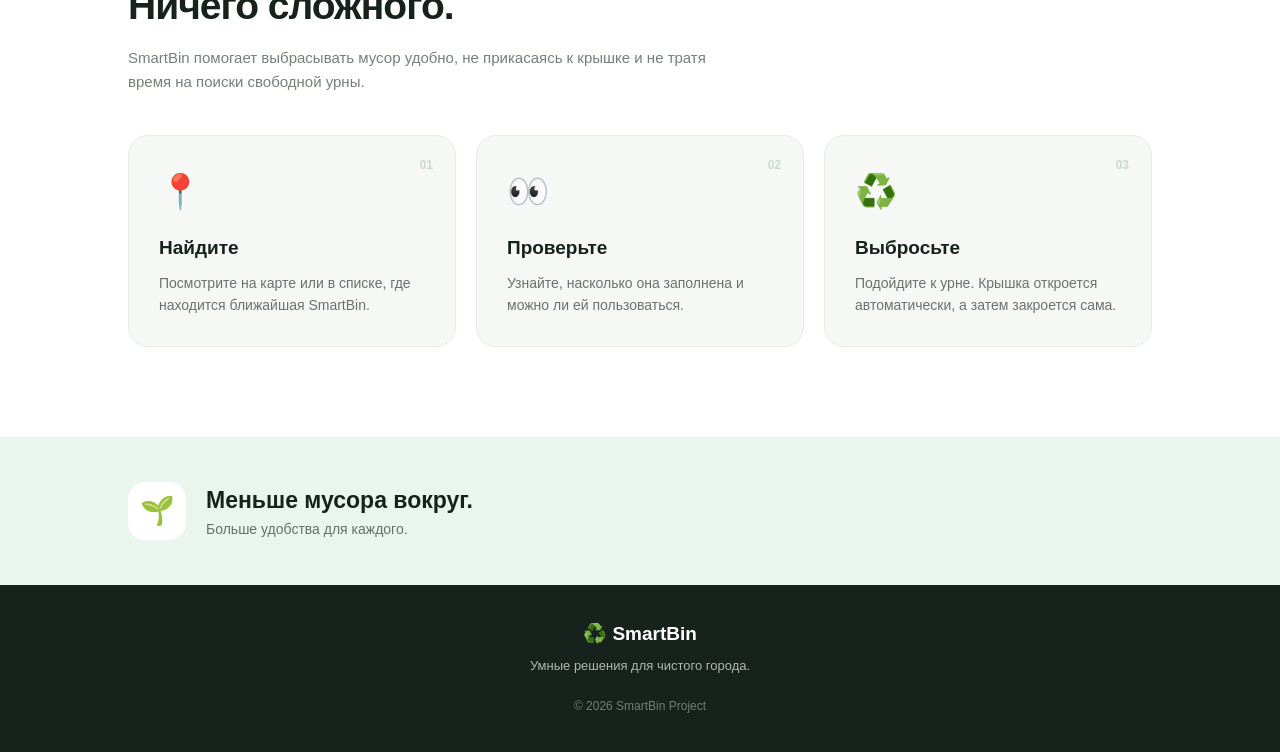
==== commit 46e68bdc: "Refactor hero section with IDs for dynamic updates Updated the hero section and added IDs for dynami" ====
--- a/index.html
+++ b/index.html
@@ -86,12 +86,16 @@
                 </div>
 
 
-                <h3>
+                <h3 id="heroBinName">
                     SmartBin №001
                 </h3>
 
-                <p class="location">
+                <p
+                    class="location"
+                    id="heroBinLocation">
+
                     📍 ул. Абая, 25
+
                 </p>
 
 
@@ -101,7 +105,7 @@
                         Сейчас заполнено
                     </span>
 
-                    <strong>
+                    <strong id="heroBinFill">
                         42%
                     </strong>
 
@@ -112,14 +116,18 @@
 
                     <div
                         class="progress-fill"
-                        style="width: 42%">
-                    </div>
-
-                </div>
-
-
-                <div class="card-status">
-                    🟢 Здесь ещё есть место
+                        id="heroProgress">
+                    </div>
+
+                </div>
+
+
+                <div
+                    class="card-status"
+                    id="heroBinStatus">
+
+                    🟢 Можно выбрасывать
+
                 </div>
 
             </div>
@@ -135,21 +143,17 @@
 
             <div class="section-heading">
 
-                <div>
-
-                    <span class="section-label">
-                        SMARTBINS
-                    </span>
-
-                    <h2>
-                        Мусорки рядом
-                    </h2>
-
-                    <p>
-                        Выберите удобное место для выброса мусора.
-                    </p>
-
-                </div>
+                <span class="section-label">
+                    SMARTBINS
+                </span>
+
+                <h2>
+                    Мусорки рядом
+                </h2>
+
+                <p>
+                    Выберите удобное место для выброса мусора.
+                </p>
 
             </div>
 
@@ -161,25 +165,33 @@
                 <button
                     class="filter active"
                     onclick="filterBins('all', this)">
+
                     Все
+
                 </button>
 
                 <button
                     class="filter"
                     onclick="filterBins('available', this)">
+
                     🟢 Есть место
+
                 </button>
 
                 <button
                     class="filter"
                     onclick="filterBins('almost', this)">
+
                     🟡 Почти заполнены
+
                 </button>
 
                 <button
                     class="filter"
                     onclick="filterBins('full', this)">
+
                     🔴 Заполнены
+
                 </button>
 
             </div>
@@ -344,4 +356,4 @@
 
 </body>
 
-</html>+</html>
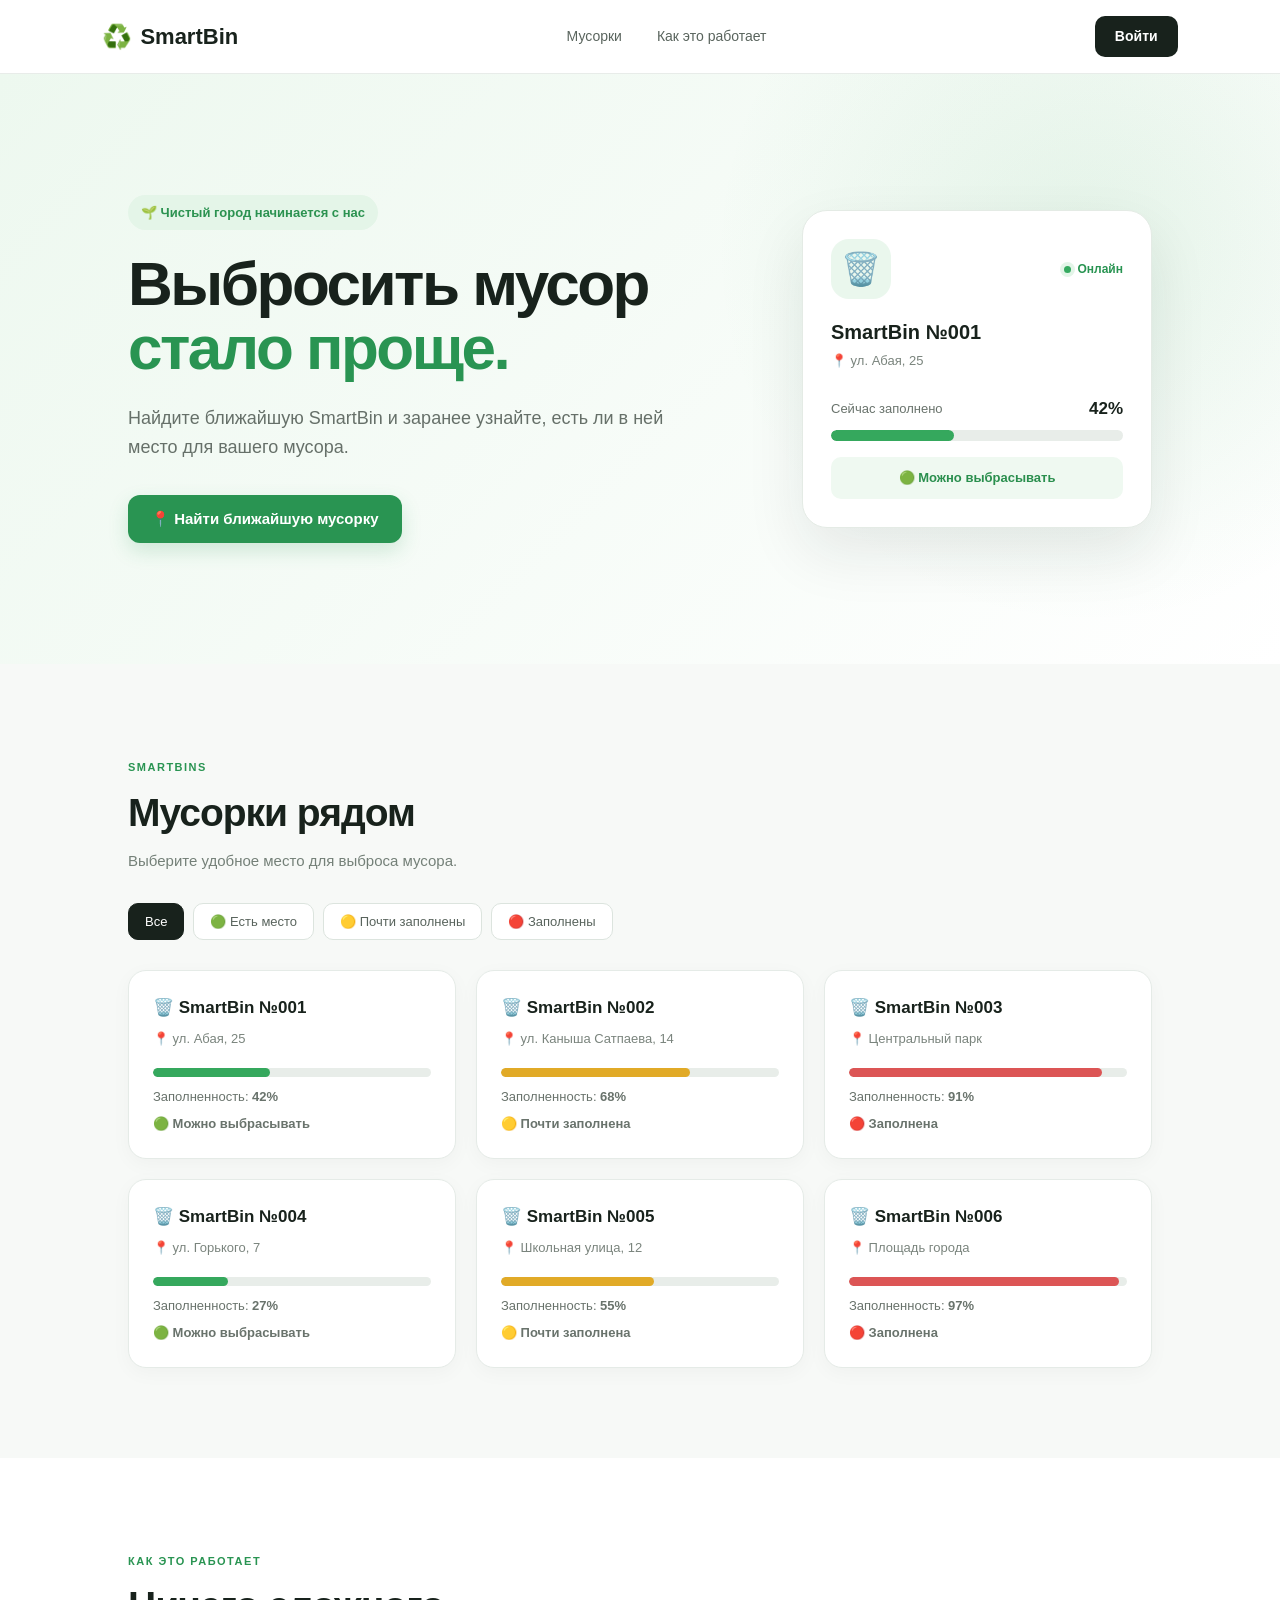
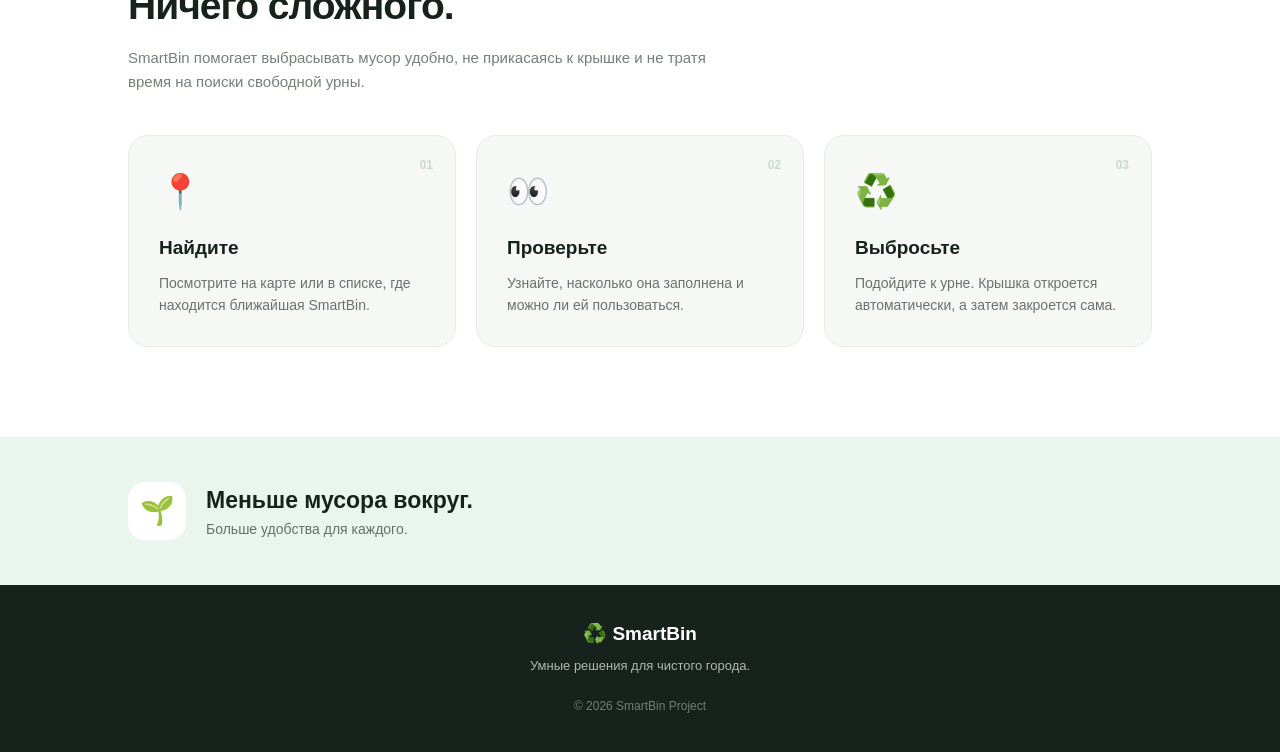
==== commit 9d8627f3: "Add files via upload" ====
--- a/index.html
+++ b/index.html
@@ -356,4 +356,4 @@
 
 </body>
 
-</html>
+</html>
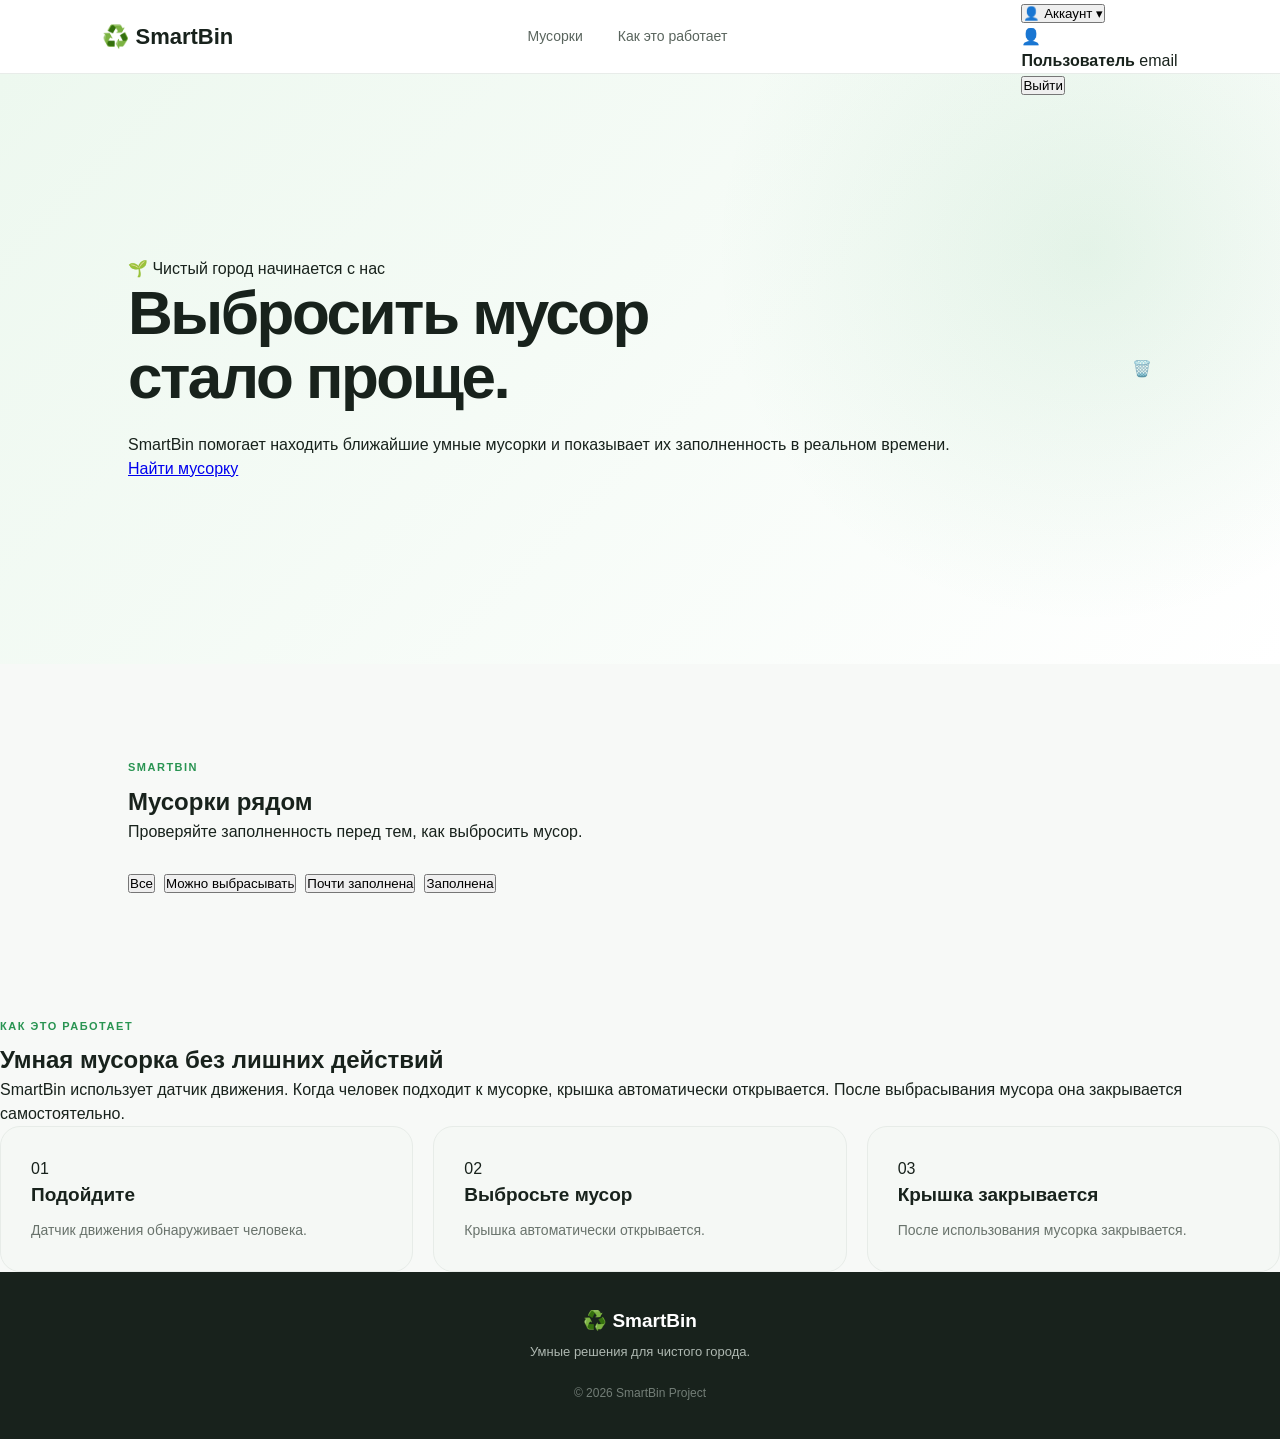
==== commit b5cd0809: "Update index.html" ====
--- a/index.html
+++ b/index.html
@@ -12,348 +12,309 @@
 
 <body>
 
-    <!-- HEADER -->
-
-    <header>
-
-        <a href="index.html" class="logo">
-            <span>♻️</span>
-            SmartBin
-        </a>
-
-        <nav>
-            <a href="#bins">Мусорки</a>
-            <a href="#about">Как это работает</a>
-        </nav>
-
-        <a href="login.html" class="login-btn">
+<header class="header">
+
+    <a href="index.html" class="logo">
+        ♻️ SmartBin
+    </a>
+
+    <nav>
+        <a href="#bins">Мусорки</a>
+        <a href="#about">Как это работает</a>
+    </nav>
+
+    <div class="account-area">
+
+        <a
+            href="login.html"
+            class="login-link"
+            id="loginButton">
             Войти
         </a>
 
-    </header>
-
-
-    <!-- MAIN -->
-
-    <main>
-
-        <!-- HERO -->
-
-        <section class="hero">
-
-            <div class="hero-text">
-
-                <div class="small-label">
-                    🌱 Чистый город начинается с нас
+        <div
+            class="account-menu"
+            id="accountMenu">
+
+            <button
+                class="account-button"
+                id="accountButton">
+
+                <span class="account-icon">
+                    👤
+                </span>
+
+                <span id="accountName">
+                    Аккаунт
+                </span>
+
+                <span class="account-arrow">
+                    ▾
+                </span>
+
+            </button>
+
+            <div
+                class="account-dropdown"
+                id="accountDropdown">
+
+                <div class="account-info">
+
+                    <div class="account-avatar">
+                        👤
+                    </div>
+
+                    <div>
+
+                        <strong id="dropdownName">
+                            Пользователь
+                        </strong>
+
+                        <span id="dropdownEmail">
+                            email
+                        </span>
+
+                    </div>
+
                 </div>
 
-                <h1>
-                    Выбросить мусор
-                    <span>стало проще.</span>
-                </h1>
-
-                <p>
-                    Найдите ближайшую SmartBin и заранее
-                    узнайте, есть ли в ней место для вашего мусора.
-                </p>
+                <div class="account-divider"></div>
 
                 <button
-                    class="main-btn"
-                    onclick="findNearest()">
-
-                    📍 Найти ближайшую мусорку
+                    class="logout-button"
+                    id="logoutButton">
+
+                    Выйти
 
                 </button>
 
             </div>
 
-
-            <!-- HERO CARD -->
-
-            <div class="hero-card">
-
-                <div class="card-top">
-
-                    <div class="bin-icon">
-                        🗑️
-                    </div>
-
-                    <div class="online">
-                        <span></span>
-                        Онлайн
-                    </div>
-
-                </div>
-
-
-                <h3 id="heroBinName">
-                    SmartBin №001
-                </h3>
-
-                <p
-                    class="location"
-                    id="heroBinLocation">
-
-                    📍 ул. Абая, 25
-
-                </p>
-
-
-                <div class="fill-info">
-
-                    <span>
-                        Сейчас заполнено
-                    </span>
-
-                    <strong id="heroBinFill">
-                        42%
-                    </strong>
-
-                </div>
-
-
-                <div class="progress">
-
-                    <div
-                        class="progress-fill"
-                        id="heroProgress">
-                    </div>
-
-                </div>
-
-
-                <div
-                    class="card-status"
-                    id="heroBinStatus">
-
-                    🟢 Можно выбрасывать
-
-                </div>
-
-            </div>
-
-        </section>
-
-
-        <!-- BINS -->
-
-        <section
-            id="bins"
-            class="bins-section">
-
-            <div class="section-heading">
+        </div>
+
+    </div>
+
+</header>
+
+
+<main>
+
+    <!-- HERO -->
+
+    <section class="hero">
+
+        <div class="hero-content">
+
+            <div class="hero-label">
+                🌱 Чистый город начинается с нас
+            </div>
+
+            <h1>
+                Выбросить мусор<br>
+                стало проще.
+            </h1>
+
+            <p>
+                SmartBin помогает находить ближайшие умные
+                мусорки и показывает их заполненность
+                в реальном времени.
+            </p>
+
+            <a
+                href="#bins"
+                class="hero-button">
+
+                Найти мусорку
+
+            </a>
+
+        </div>
+
+        <div class="hero-bin">
+
+            <div class="big-bin">
+                🗑️
+            </div>
+
+        </div>
+
+    </section>
+
+
+    <!-- BINS -->
+
+    <section
+        class="bins-section"
+        id="bins">
+
+        <div class="section-header">
+
+            <div>
 
                 <span class="section-label">
-                    SMARTBINS
+                    SMARTBIN
                 </span>
 
                 <h2>
                     Мусорки рядом
                 </h2>
 
+            </div>
+
+            <p>
+                Проверяйте заполненность перед тем,
+                как выбросить мусор.
+            </p>
+
+        </div>
+
+
+        <div class="filters">
+
+            <button
+                class="filter-button active"
+                data-status="all">
+
+                Все
+
+            </button>
+
+            <button
+                class="filter-button"
+                data-status="available">
+
+                Можно выбрасывать
+
+            </button>
+
+            <button
+                class="filter-button"
+                data-status="almost">
+
+                Почти заполнена
+
+            </button>
+
+            <button
+                class="filter-button"
+                data-status="full">
+
+                Заполнена
+
+            </button>
+
+        </div>
+
+
+        <div
+            class="bins-grid"
+            id="binsContainer">
+
+        </div>
+
+    </section>
+
+
+    <!-- ABOUT -->
+
+    <section
+        class="about-section"
+        id="about">
+
+        <div class="about-content">
+
+            <span class="section-label">
+                КАК ЭТО РАБОТАЕТ
+            </span>
+
+            <h2>
+                Умная мусорка без лишних действий
+            </h2>
+
+            <p>
+                SmartBin использует датчик движения.
+                Когда человек подходит к мусорке,
+                крышка автоматически открывается.
+                После выбрасывания мусора она
+                закрывается самостоятельно.
+            </p>
+
+        </div>
+
+
+        <div class="steps">
+
+            <div class="step">
+
+                <span>01</span>
+
+                <h3>
+                    Подойдите
+                </h3>
+
                 <p>
-                    Выберите удобное место для выброса мусора.
+                    Датчик движения обнаруживает человека.
                 </p>
 
             </div>
 
 
-            <!-- FILTERS -->
-
-            <div class="filters">
-
-                <button
-                    class="filter active"
-                    onclick="filterBins('all', this)">
-
-                    Все
-
-                </button>
-
-                <button
-                    class="filter"
-                    onclick="filterBins('available', this)">
-
-                    🟢 Есть место
-
-                </button>
-
-                <button
-                    class="filter"
-                    onclick="filterBins('almost', this)">
-
-                    🟡 Почти заполнены
-
-                </button>
-
-                <button
-                    class="filter"
-                    onclick="filterBins('full', this)">
-
-                    🔴 Заполнены
-
-                </button>
-
-            </div>
-
-
-            <!-- BIN LIST -->
-
-            <div
-                class="bins"
-                id="binList">
-            </div>
-
-        </section>
-
-
-        <!-- ABOUT -->
-
-        <section
-            id="about"
-            class="about">
-
-            <div class="about-heading">
-
-                <span class="section-label">
-                    КАК ЭТО РАБОТАЕТ
-                </span>
-
-                <h2>
-                    Ничего сложного.
-                </h2>
+            <div class="step">
+
+                <span>02</span>
+
+                <h3>
+                    Выбросьте мусор
+                </h3>
 
                 <p>
-                    SmartBin помогает выбрасывать мусор удобно,
-                    не прикасаясь к крышке и не тратя время
-                    на поиски свободной урны.
+                    Крышка автоматически открывается.
                 </p>
 
             </div>
 
 
-            <div class="steps">
-
-                <div class="step">
-
-                    <div class="step-number">
-                        01
-                    </div>
-
-                    <div class="step-icon">
-                        📍
-                    </div>
-
-                    <h3>
-                        Найдите
-                    </h3>
-
-                    <p>
-                        Посмотрите на карте или в списке,
-                        где находится ближайшая SmartBin.
-                    </p>
-
-                </div>
-
-
-                <div class="step">
-
-                    <div class="step-number">
-                        02
-                    </div>
-
-                    <div class="step-icon">
-                        👀
-                    </div>
-
-                    <h3>
-                        Проверьте
-                    </h3>
-
-                    <p>
-                        Узнайте, насколько она заполнена
-                        и можно ли ей пользоваться.
-                    </p>
-
-                </div>
-
-
-                <div class="step">
-
-                    <div class="step-number">
-                        03
-                    </div>
-
-                    <div class="step-icon">
-                        ♻️
-                    </div>
-
-                    <h3>
-                        Выбросьте
-                    </h3>
-
-                    <p>
-                        Подойдите к урне. Крышка откроется
-                        автоматически, а затем закроется сама.
-                    </p>
-
-                </div>
-
-            </div>
-
-        </section>
-
-
-        <!-- PROJECT -->
-
-        <section class="project">
-
-            <div class="project-content">
-
-                <div class="project-icon">
-                    🌱
-                </div>
-
-                <div>
-
-                    <h2>
-                        Меньше мусора вокруг.
-                    </h2>
-
-                    <p>
-                        Больше удобства для каждого.
-                    </p>
-
-                </div>
-
-            </div>
-
-        </section>
-
-    </main>
-
-
-    <!-- FOOTER -->
-
-    <footer>
-
-        <div class="footer-logo">
-            ♻️ SmartBin
-        </div>
-
-        <p>
-            Умные решения для чистого города.
-        </p>
-
-        <span>
-            © 2026 SmartBin Project
-        </span>
-
-    </footer>
-
-
-    <script src="script.js"></script>
+            <div class="step">
+
+                <span>03</span>
+
+                <h3>
+                    Крышка закрывается
+                </h3>
+
+                <p>
+                    После использования мусорка закрывается.
+                </p>
+
+            </div>
+
+        </div>
+
+    </section>
+
+</main>
+
+
+<footer>
+
+    <div class="footer-logo">
+        ♻️ SmartBin
+    </div>
+
+    <p>
+        Умные решения для чистого города.
+    </p>
+
+    <span>
+        © 2026 SmartBin Project
+    </span>
+
+</footer>
+
+
+<script src="script.js"></script>
+<script src="account.js"></script>
 
 </body>
 
-</html>+</html>
--- a/style.css
+++ b/style.css
@@ -1033,4 +1033,4 @@
         font-size: 28px;
     }
 
-}+}
